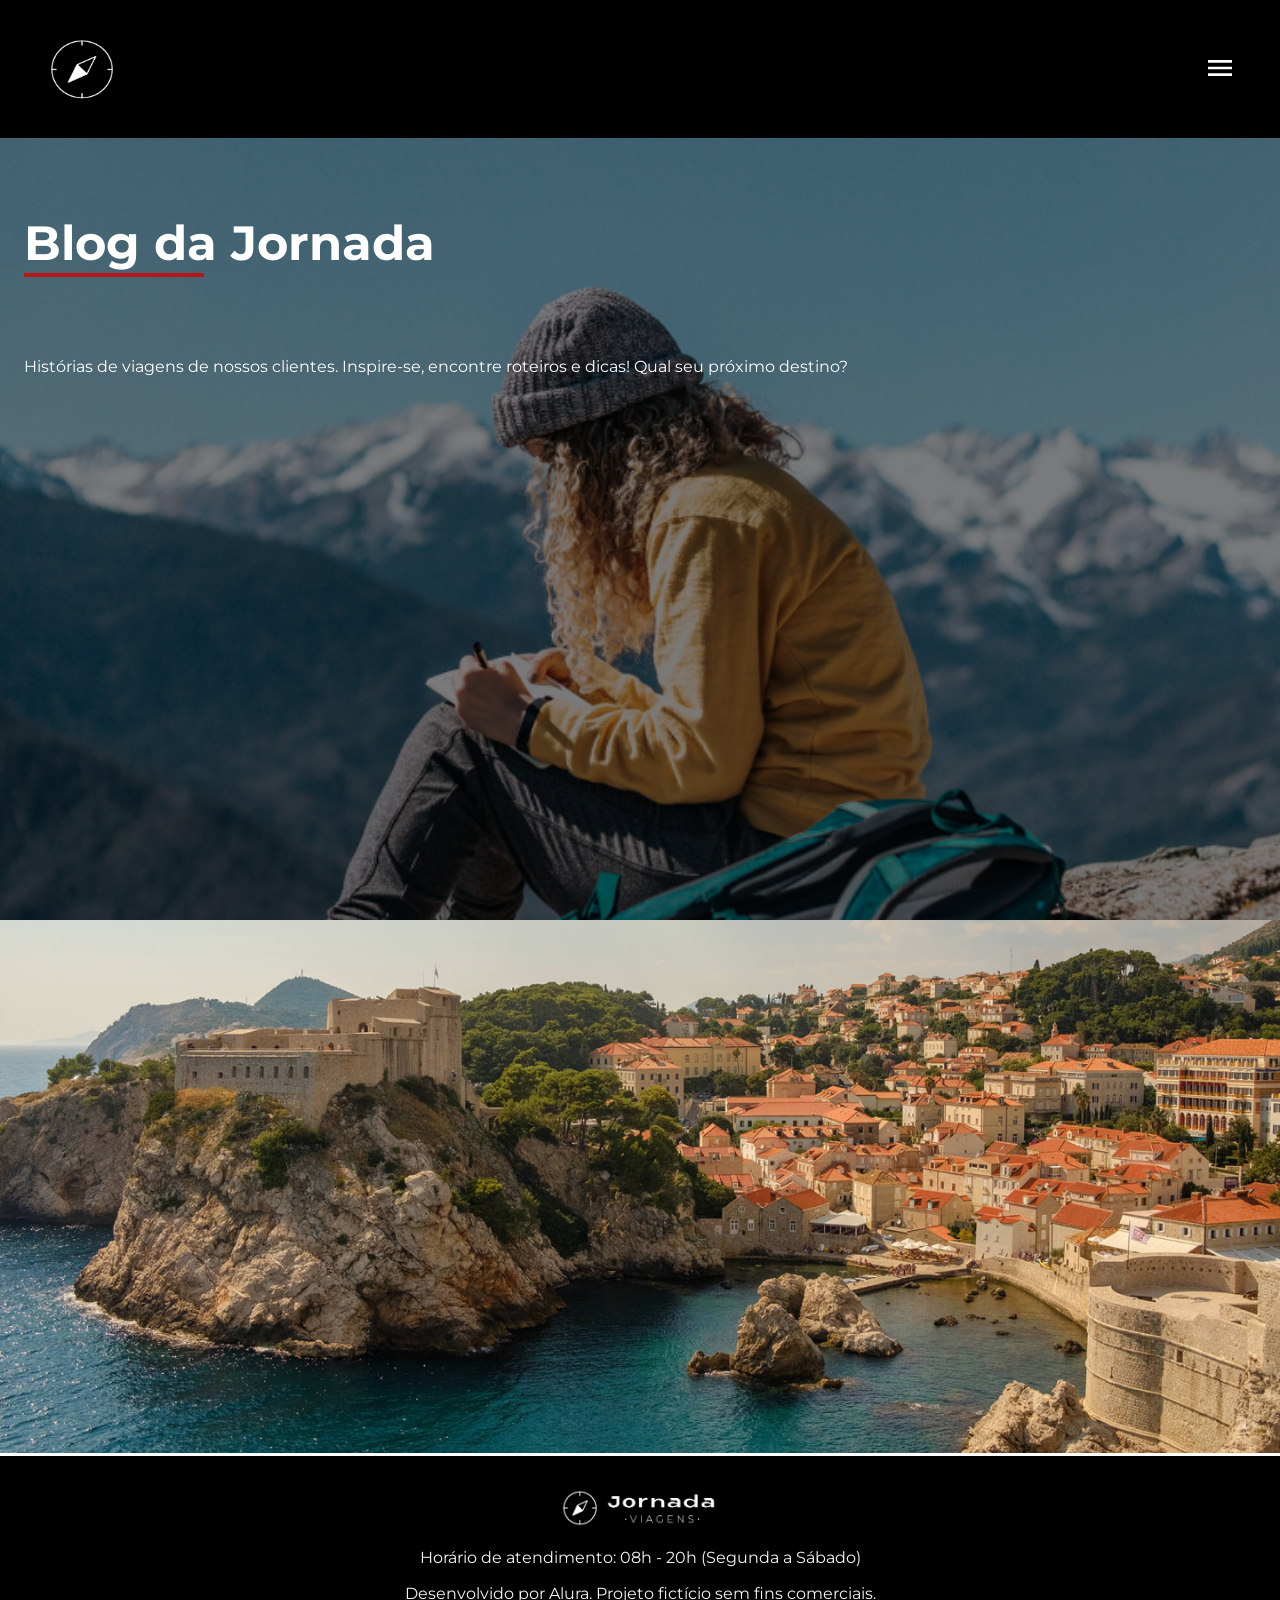
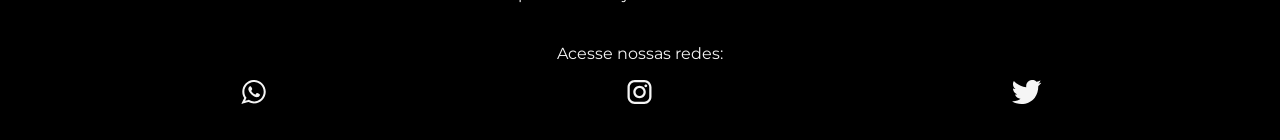
==== pages/blog.html @ e2fea062 "creation of the basic content and style of blog page" ====
<!DOCTYPE html>
<html lang="pt-br">
    <head>
        <meta charset="UTF-8">
        <meta name="viewport" content="width=device-width, initial-scale= 1.0">
        <link rel="stylesheet" href="../styles/styles.css">
        <link rel="stylesheet" href="../styles/header.css">
        <link rel="stylesheet" href="../styles/blog/blogBanner.css">
        <link rel="stylesheet" href="../styles/footer.css">
        <title>Jornada viagem: Blog</title>
    </head>
    <body>
        <header class="header">
            <picture class="header__logo">
                <source media="(min-width: 1440px)" srcset="../img/Header_rodapes/Logo-branco.png">
                <img src="../img/Header_rodapes/Símbolo_white.png" alt="Logo da jornada viagem">
            </picture>
            <a class="header__menu" href="#">
                <img class="menu__icosn" src="../img/Header_rodapes/menu.svg" alt="Icone de menu hamburguer">
            </a>
            <div class="header__desktopMenu">
                <a href="#" class="desktop__link">Blog</a>
                <a href="#" class="desktop__link">Pacotes de viagem</a>
                <a href="#" class="desktop__link">Contato</a>
            </div>
        </header>

        <main class="content">
            <section class="content__blogBanner">
                <h1 class="sectionTitle sectionTitle--blog">Blog da Jornada</h1>
                <p>Histórias de viagens de nossos clientes. Inspire-se, encontre roteiros e dicas! Qual seu próximo destino?</p>
            </section>

            <article class="destinationResumeCard">

            </article>
        </main>


        <footer class="footer">
            <picture>
                <source media="(min-width:768px)" srcset="../img/Desktop/Homepage/Imagem_pre_rodape.png">
                <source media="(min-width:768px)" srcset="../img/Tablet/Homepage/Imagem_pre_rodape.png">
                <img class="footer__banner" src="../img/Mobile/Homepage/Imagem_pre_rodape.png" alt="uma cidade costeira muito bonita">
            </picture>
            <div class="footer__informations">
                <div class="footer__informations__about">
                    <img class="footer__logo" src="../img/Header_rodapes/Logo-branco-com-tagline.png" alt="logo jornada viagens">
                    <p class="footer__text">Horário de atendimento: 08h - 20h (Segunda a Sábado)</p>
                    <p class="footer__text footer__text--biggerBottomMargin">Desenvolvido por Alura. Projeto fictício sem fins comerciais.</p>
                </div>
                <div class="footer__informations__social">
                    <p class="footer__text">Acesse nossas redes:</p>
                    <img class="footer__mediasIcon" src="../img/Header_rodapes/Whatsapp.svg" alt="logo do whatsApp">
                    <img class="footer__mediasIcon" src="../img/Header_rodapes/Instragam.svg" alt="logo do instagram">
                    <img class="footer__mediasIcon" src="../img/Header_rodapes/Twiter.svg" alt="logo do X(twitter)">
                </div>
            </div>
        </footer>
    </body>
</html>
---- styles/styles.css ----
@import url('https://fonts.googleapis.com/css2?family=Montserrat:ital,wght@0,100..900;1,100..900&display=swap');

html, body, div, span, applet, object, iframe,
h1, h2, h3, h4, h5, h6, p, blockquote, pre,
a, abbr, acronym, address, big, cite, code,
del, dfn, em, img, ins, kbd, q, s, samp,
small, strike, strong, sub, sup, tt, var,
b, u, i, center,
dl, dt, dd, ol, ul, li,
fieldset, form, label, legend,
table, caption, tbody, tfoot, thead, tr, th, td,
article, aside, canvas, details, embed, 
figure, figcaption, footer, header, hgroup, 
menu, nav, output, ruby, section, summary,
time, mark, audio, video {
	margin: 0;
	padding: 0;
	border: 0;
	font-size: 100%;
	font: inherit;
	vertical-align: baseline;
}
/* HTML5 display-role reset for older browsers */
article, aside, details, figcaption, figure, 
footer, header, hgroup, menu, nav, section {
	display: block;
}
body {
	line-height: 1;
}
ol, ul {
	list-style: none;
}
blockquote, q {
	quotes: none;
}
blockquote:before, blockquote:after,
q:before, q:after {
	content: '';
	content: none;
}
table {
	border-collapse: collapse;
	border-spacing: 0;
}

:root {
    --darkRed: #8F0101;
    --red: #B81515;
    --black: #000000;
    --darkGray: #222222;
    --gray: #8C8C8C;
    --lightGray: #D9D9D9;
    --grayishWhite: #F5F5F5;
    --white: #FFFFFF;

    --font: "Montserrat", sans-serif;
     
    --font-size-h1: 3rem;
    --font-size-h2: 2.5rem;
    --font-size-h3: 2rem;
    --font-size-h4: 1.75rem;
    --font-size-body1: 1rem;
    --font-size-body2: 1.25rem;
    --font-size-body3: 1.5rem;
    --font-size-body4: 2rem;
    --font-subtitle:  0.875rem;
}

body {
    font-family: var(--font);
}
---- styles/header.css ----
.header {
    display: flex;
    background-color: var(--black);
    flex-direction: row;
    justify-content: space-between;
    align-items: center;
    padding: 37px 48px;
}

.header__logo {
    width: 68px;
    height: 64px;
}

.header__logo img {
    width: 100%;
    height: 100%;
}

.header__desktopMenu {
    display: none;
}

@media screen and (min-width: 1400px) {
    .header {
        padding: 37px 120px;
    }
    .header__desktopMenu {
        display: flex;
        gap: 40px;
    }

    .desktop__link {
        text-decoration: none;
        font-size: var(--font-size-body3);
        color: var(--white);
    }

    .header__logo {
        width: auto;
        height: auto;
    }

    .header__menu {
        display: none;
    }
}
---- styles/blog/blogBanner.css ----
@import "../components/sectionTitle.css";

.content__blogBanner {
    display: flex;
    flex-direction: column;
    background-image: url("../../img/Mobile/Blogpost/Bannerblogpost.png");
    background-position: center;
    background-size: cover;
    object-fit: contain;
    height: 390px;
    padding: 81px 24px;
    gap: 32px;
}

.sectionTitle--blog {
    color: var(--white);
    text-align: left;
    font-size: var(--font-size-h1);
}

.sectionTitle--blog::after {
    left: 90px;
}

.content__blogBanner p {
    color: var(--white);
    font-size: var(--font-size-body1);
    line-height: 32px;
    text-align: left;
}

@media screen and (min-width: 768px) {
    .content__blogBanner {
        background-image: url("../../img/Tablet/Blogpost/BannerBlog.png");
        height: 620px;
    }
}

@media screen and (min-width: 1440px) {
    .content__blogBanner {
        background-image: url("../../img/Desktop/Blogpost/BannerBlog.png");
    }
}
---- styles/footer.css ----
.footer {
    display: flex;
    flex-direction: column;
    text-align: center;
}

.footer__banner {
    width: 100vw;
    align-items: center;
}

.footer__informations {
    display: flex;
    flex-direction: column;
    background-color: var(--black);
    padding: 32px 24px;
}

.footer__informations__about {
    display: flex;
    flex-direction: column;
    align-items: center;
}

.footer__informations__social {
    display: grid;
    grid-template-columns: repeat(3, auto);
}

.footer__text {
    grid-column: span 3;
}

.footer__mediasIcon {
    justify-self: center;
}

.footer__logo {
    width: 162px;
    margin-bottom: 16px;
}

.footer__text {
    color: var(--grayishWhite);
    font-size: var(--font-size-body1);
    line-height: 28px;
    margin-bottom: 8px;
}

.footer__text--biggerBottomMargin {
    margin-bottom: 32px;
}

@media screen and (min-width: 768px) {
    .footer__informations {
        padding: 32px 60px;
    }
}

@media screen and (min-width: 1440px) {
    .footer {
        text-align: left;
    }

    .footer__informations {
        flex-direction: row;
        justify-content: space-between;
        padding: 52px 120px;
    }

    .footer__informations__about {
        align-items: flex-start;
    }
}
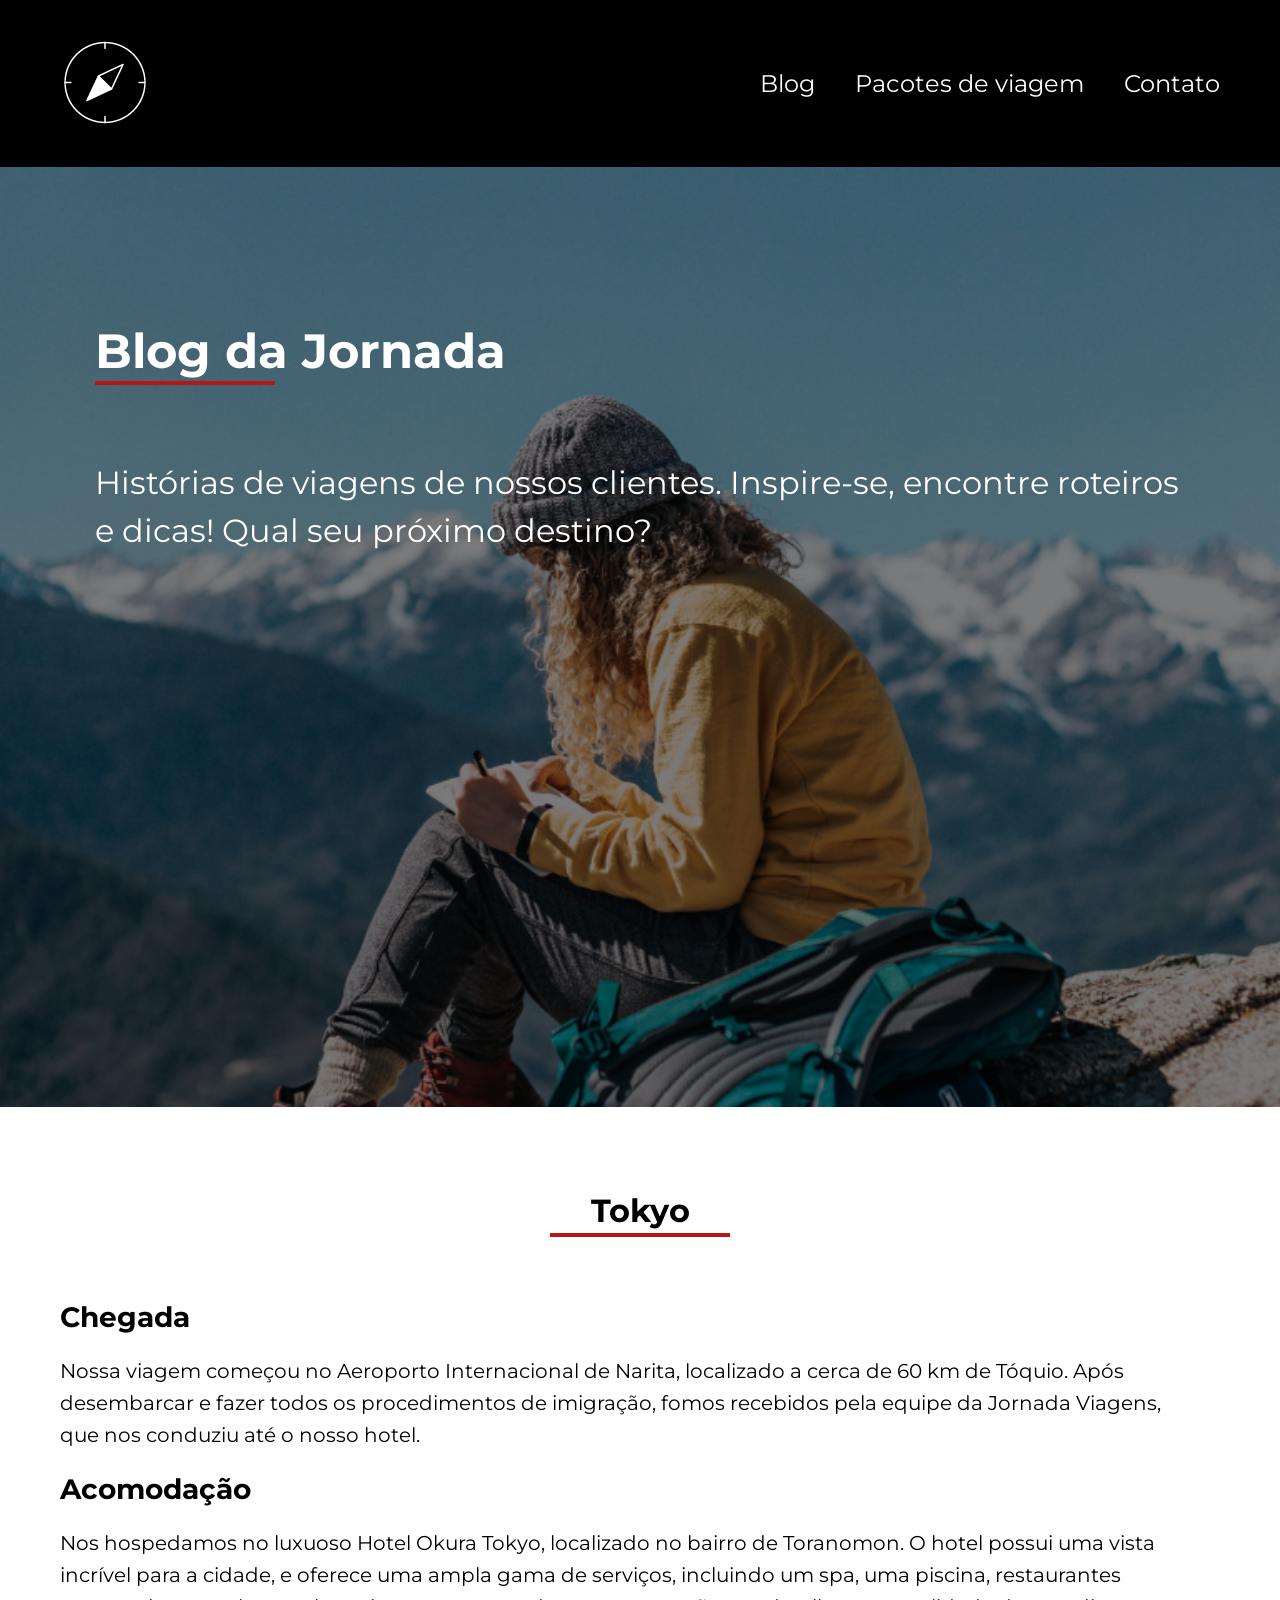
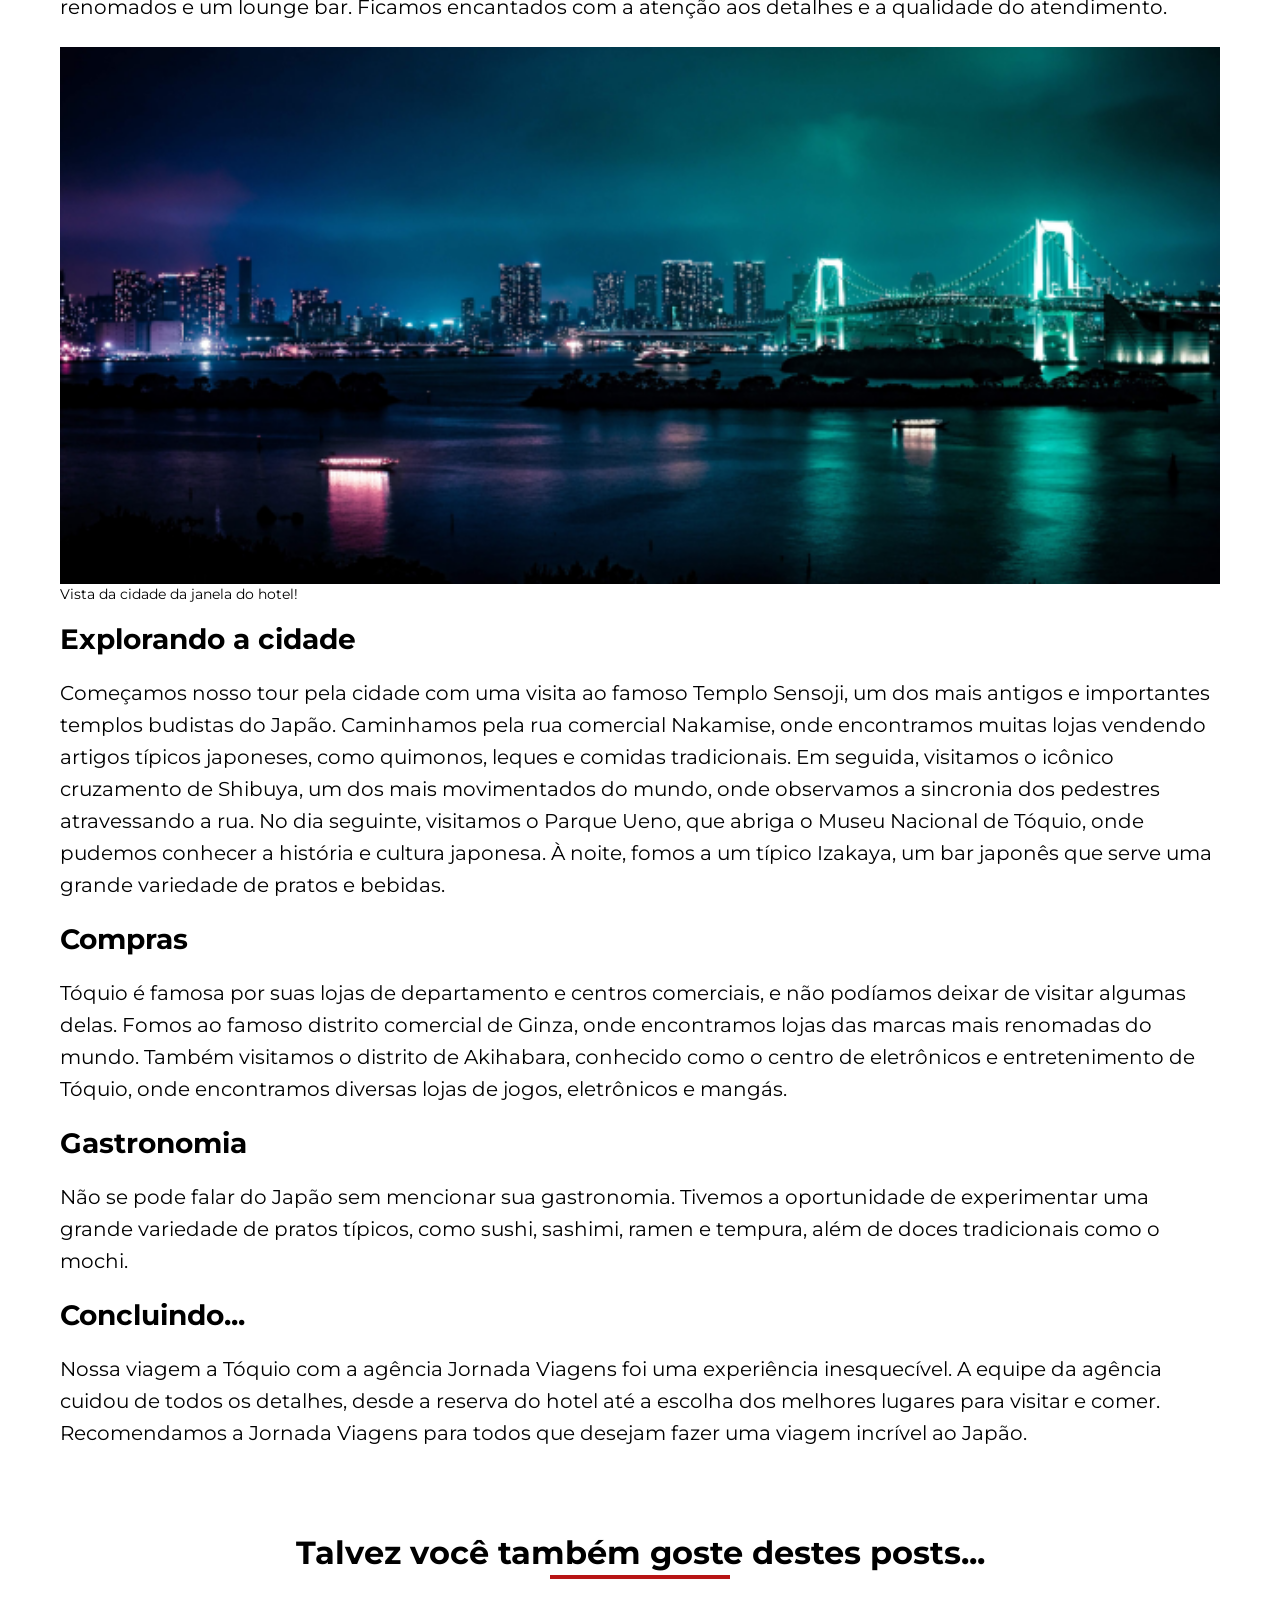
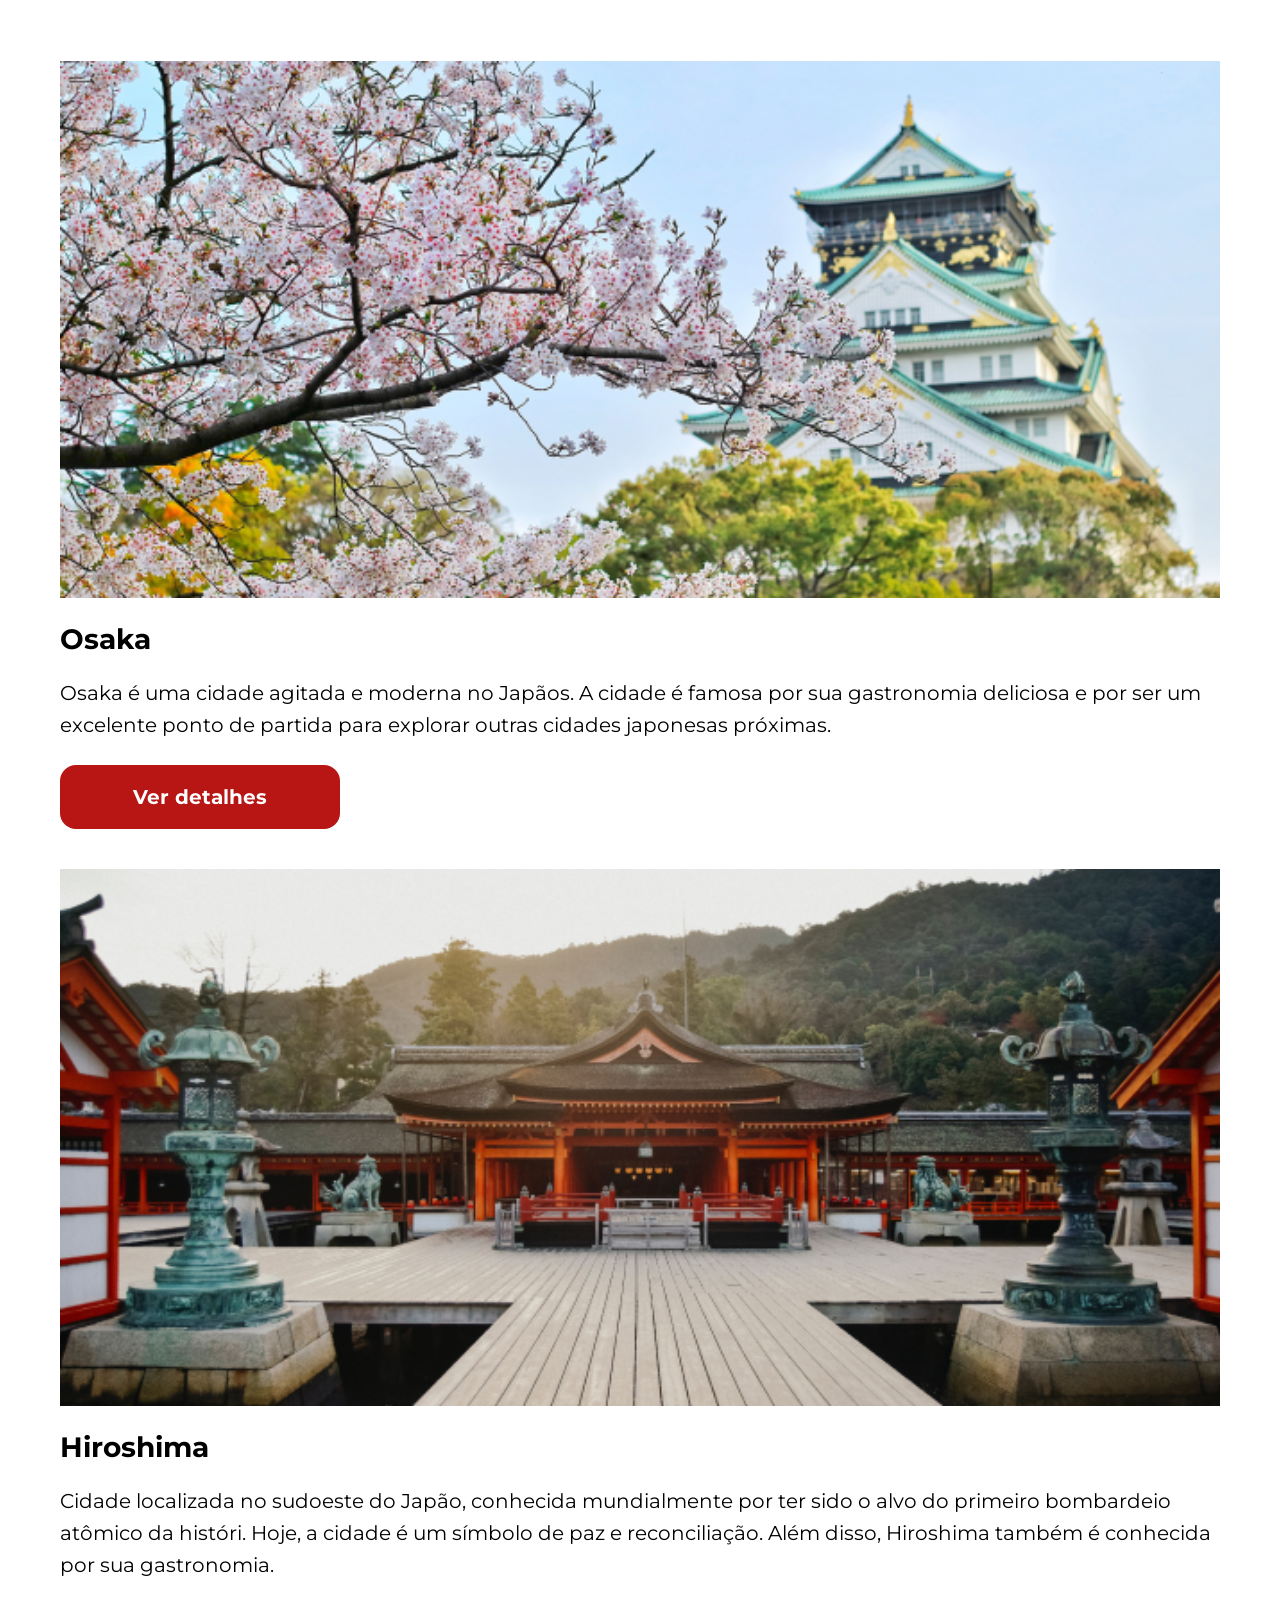
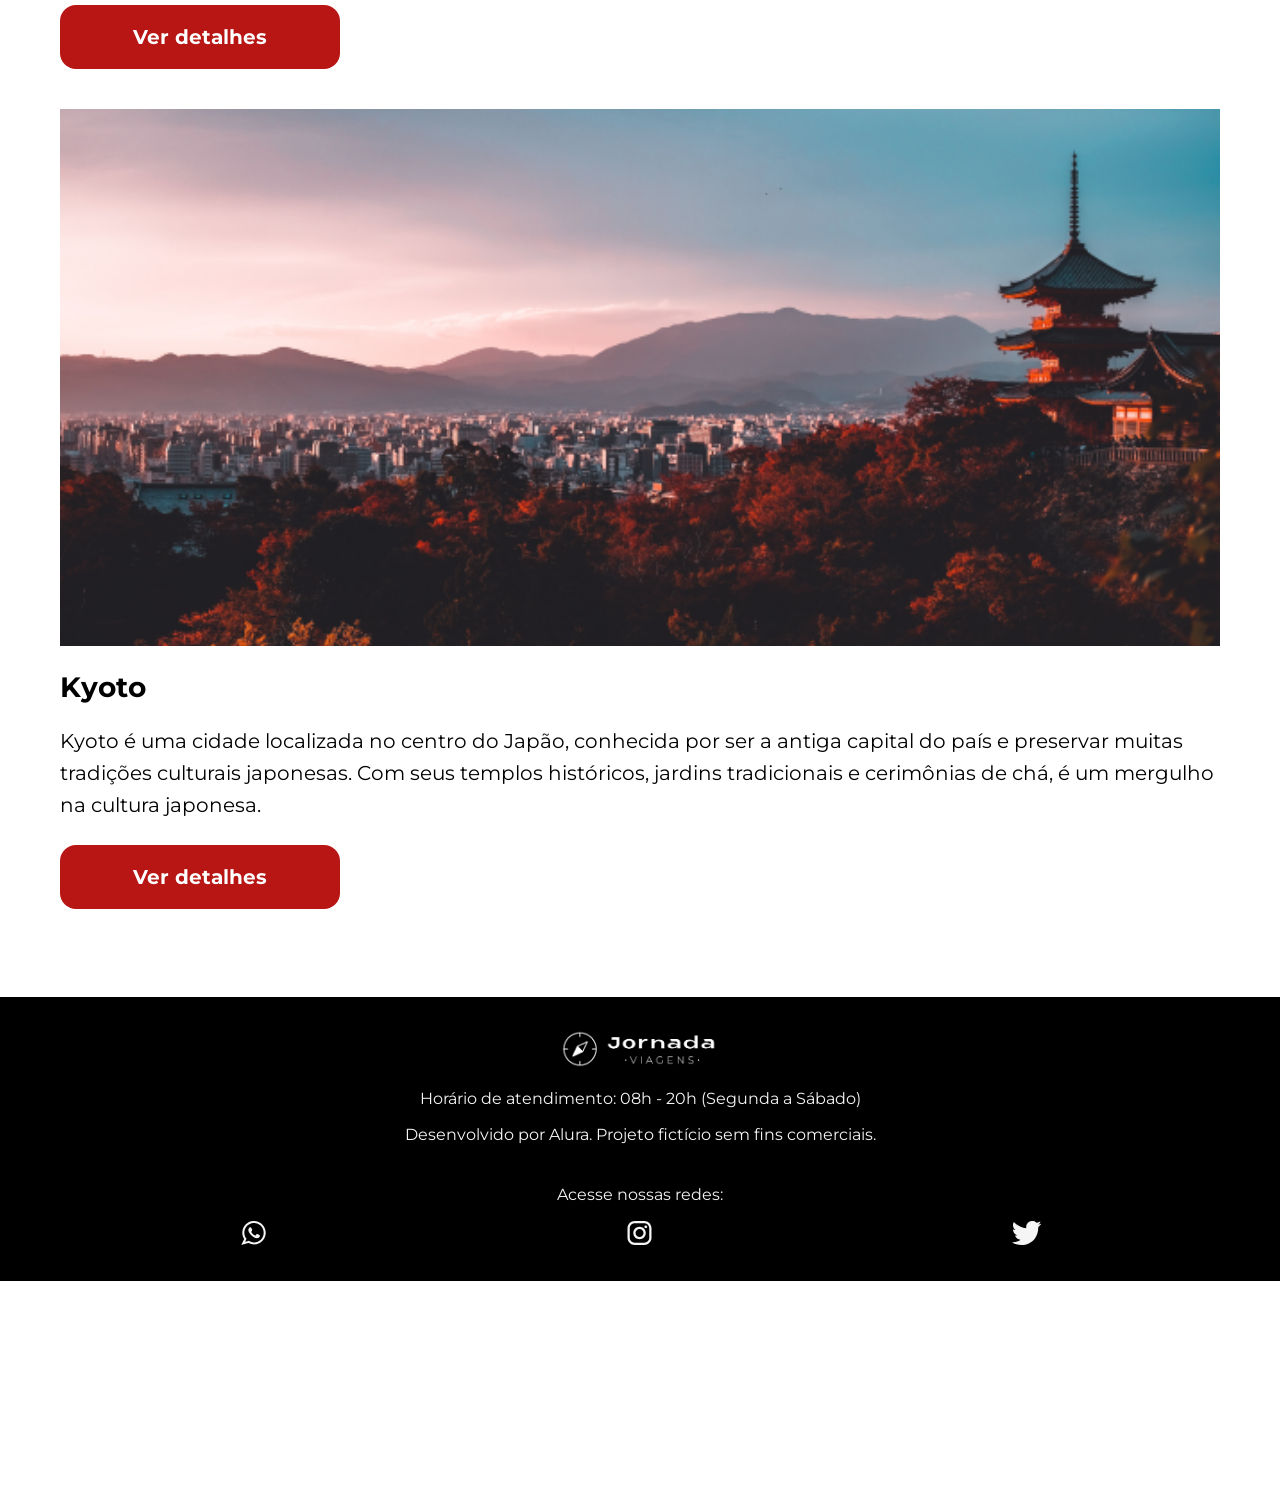
==== commit d778300c: "Mobile, Tablet and Desktop blog page layout finished" ====
--- a/pages/blog.html
+++ b/pages/blog.html
@@ -5,7 +5,10 @@
         <meta name="viewport" content="width=device-width, initial-scale= 1.0">
         <link rel="stylesheet" href="../styles/styles.css">
         <link rel="stylesheet" href="../styles/header.css">
+        <link rel="stylesheet" href="../styles/blog/main.css">
         <link rel="stylesheet" href="../styles/blog/blogBanner.css">
+        <link rel="stylesheet" href="../styles/blog/destiny.css">
+        <link rel="stylesheet" href="../styles/blog/moreDestiny.css">
         <link rel="stylesheet" href="../styles/footer.css">
         <title>Jornada viagem: Blog</title>
     </head>
@@ -25,24 +28,87 @@
             </div>
         </header>
 
+        <section class="content__blogBanner">
+            <h1 class="sectionTitle sectionTitle--blog">Blog da Jornada</h1>
+            <p>Histórias de viagens de nossos clientes. Inspire-se, encontre roteiros e dicas! Qual seu próximo destino?</p>
+        </section>
+        
         <main class="content">
-            <section class="content__blogBanner">
-                <h1 class="sectionTitle sectionTitle--blog">Blog da Jornada</h1>
-                <p>Histórias de viagens de nossos clientes. Inspire-se, encontre roteiros e dicas! Qual seu próximo destino?</p>
+
+            <article class="content__destiny destinationResumeCard">
+                <h3 class="sectionTitle">Tokyo</h3>
+                <div>
+                    <h4 class="content__title content__title--grid">Chegada</h4>
+                    <p class="content__text content__text--grid">Nossa viagem começou no Aeroporto Internacional de Narita, localizado a cerca de 60 km de Tóquio. Após desembarcar e fazer todos os procedimentos de imigração, fomos recebidos pela equipe da Jornada Viagens, que nos conduziu até o nosso hotel.</p>
+
+                    <picture class="content__asideImage">
+                        <source media="(min-width: 1440px)" srcset="../img/Desktop/Blogpost/Tokyo1.png">
+                        <source media="(min-width: 768px)" srcset="../img/Tablet/Blogpost/Tokyo1.png">
+                        <img class="content__image" src="../img/Mobile/Blogpost/Tokyo1.png" alt="">
+                    </picture>
+                </div>
+                <h4 class="content__title">Acomodação</h4>
+                <p class="content__text">Nos hospedamos no luxuoso Hotel Okura Tokyo, localizado no bairro de Toranomon. O hotel possui uma vista incrível para a cidade, e oferece uma ampla gama de serviços, incluindo um spa, uma piscina, restaurantes renomados e um lounge bar. Ficamos encantados com a atenção aos detalhes e a qualidade do atendimento.</p>
+                <figure> 
+                    <picture>
+                        <source media="(min-width: 1440px)" srcset="../img/Desktop/Blogpost/Tokyo2.png">
+                        <source media="(min-width: 768px)" srcset="../img/Tablet/Blogpost/Tokyo2.png">
+                        <img class="content__image" src="../img/Mobile/Blogpost/Tokyo2.png" alt="">
+                    </picture>
+                    <figcaption class="content__tokyoFigcaption">Vista da cidade da janela do hotel!</figcaption>
+                </figure>
+                <h4 class="content__title">Explorando a cidade</h4>
+                <p class="content__text">Começamos nosso tour pela cidade com uma visita ao famoso Templo Sensoji, um dos mais antigos e importantes templos budistas do Japão. Caminhamos pela rua comercial Nakamise, onde encontramos muitas lojas vendendo artigos típicos japoneses, como quimonos, leques e comidas tradicionais.
+                Em seguida, visitamos o icônico cruzamento de Shibuya, um dos mais movimentados do mundo, onde observamos a sincronia dos pedestres atravessando a rua.
+                No dia seguinte, visitamos o Parque Ueno, que abriga o Museu Nacional de Tóquio, onde pudemos conhecer a história e cultura japonesa. À noite, fomos a um típico Izakaya, um bar japonês que serve uma grande variedade de pratos e bebidas.</p>
+                <h4 class="content__title">Compras</h4>
+                <p class="content__text">Tóquio é famosa por suas lojas de departamento e centros comerciais, e não podíamos deixar de visitar algumas delas. Fomos ao famoso distrito comercial de Ginza, onde encontramos lojas das marcas mais renomadas do mundo.
+                Também visitamos o distrito de Akihabara, conhecido como o centro de eletrônicos e entretenimento de Tóquio, onde encontramos diversas lojas de jogos, eletrônicos e mangás.</p>
+                <h4 class="content__title">Gastronomia</h4>
+                <p class="content__text">Não se pode falar do Japão sem mencionar sua gastronomia. Tivemos a oportunidade de experimentar uma grande variedade de pratos típicos, como sushi, sashimi, ramen e tempura, além de doces tradicionais como o mochi.</p>
+                <h4 class="content__title">Concluindo...</h4>
+                <p class="content__text">Nossa viagem a Tóquio com a agência Jornada Viagens foi uma experiência inesquecível. A equipe da agência cuidou de todos os detalhes, desde a reserva do hotel até a escolha dos melhores lugares para visitar e comer. Recomendamos a Jornada Viagens para todos que desejam fazer uma viagem incrível ao Japão.</p>
+            </article>
+
+            <section class="content__moreDestiny">
+                <h3 class="sectionTitle">Talvez você também goste destes posts...</h3>
+                <article class="destinationResumeCard destinationResumeCard--heightModifier">
+                    <picture class="destinationResumeCard__banner">
+                        <source media="(min-width: 1440px)" srcset="../img/Desktop/Blogpost/Osaka.png">
+                        <source media="(min-width: 768px)" srcset="../img/Tablet/Blogpost/Osaka.png">
+                        <img class="content__image" src="../img/Mobile/Blogpost/Osaka.png" alt="imagem de uma arvore sakura e um castelo ao fundo">
+                    </picture>
+                    <h4 class="destinationResumeCard__cityName">Osaka</h4>
+                    <p class="destinationResumeCard__cityResume">Osaka é uma cidade agitada e moderna no Japãos. A cidade é famosa por sua gastronomia deliciosa e por ser um excelente ponto de partida para explorar outras cidades japonesas próximas.</p>
+                    <a href="#" class="seeDetailsButton">Ver detalhes</a>
+                </article>
+
+                <article class="destinationResumeCard destinationResumeCard--heightModifier">
+                    <picture class="destinationResumeCard__banner">
+                        <source media="(min-width: 1440px)" srcset="../img/Desktop/Blogpost/Hiroshima.png">
+                        <source media="(min-width: 768px)" srcset="../img/Tablet/Blogpost/Hiroshima.png">
+                        <img class="content__image" src="../img/Mobile/Blogpost/Hiroshima.png" alt="imagem de uma arvore sakura e um castelo ao fundo">
+                    </picture>
+                    <h4 class="destinationResumeCard__cityName">Hiroshima</h4>
+                    <p class="destinationResumeCard__cityResume">Cidade localizada no sudoeste do Japão, conhecida mundialmente por ter sido o alvo do primeiro bombardeio atômico da históri. Hoje, a cidade é um símbolo de paz e reconciliação. Além disso, Hiroshima também é conhecida por sua gastronomia.</p>
+                    <a href="#" class="seeDetailsButton">Ver detalhes</a>
+                </article>
+
+                <article class="destinationResumeCard destinationResumeCard--heightModifier">
+                    <picture class="destinationResumeCard__banner">
+                        <source media="(min-width: 1440px)" srcset="../img/Desktop/Blogpost/Kyoto.png">
+                        <source media="(min-width: 768px)" srcset="../img/Tablet/Blogpost/Kyoto.png">
+                        <img class="content__image" src="../img/Mobile/Blogpost/Kyoto.png" alt="imagem de uma arvore sakura e um castelo ao fundo">
+                    </picture>
+                    <h4 class="destinationResumeCard__cityName">Kyoto</h4>
+                    <p class="destinationResumeCard__cityResume">Kyoto é uma cidade localizada no centro do Japão, conhecida por ser a antiga capital do país e preservar muitas tradições culturais japonesas. Com seus templos históricos, jardins tradicionais e cerimônias de chá, é um mergulho na cultura japonesa.</p>
+                    <a href="#" class="seeDetailsButton">Ver detalhes</a>
+                </article>
             </section>
-
-            <article class="destinationResumeCard">
-
-            </article>
         </main>
 
 
         <footer class="footer">
-            <picture>
-                <source media="(min-width:768px)" srcset="../img/Desktop/Homepage/Imagem_pre_rodape.png">
-                <source media="(min-width:768px)" srcset="../img/Tablet/Homepage/Imagem_pre_rodape.png">
-                <img class="footer__banner" src="../img/Mobile/Homepage/Imagem_pre_rodape.png" alt="uma cidade costeira muito bonita">
-            </picture>
             <div class="footer__informations">
                 <div class="footer__informations__about">
                     <img class="footer__logo" src="../img/Header_rodapes/Logo-branco-com-tagline.png" alt="logo jornada viagens">
--- a/styles/header.css
+++ b/styles/header.css
@@ -21,9 +21,9 @@
     display: none;
 }
 
-@media screen and (min-width: 1400px) {
+@media screen and (min-width: 768px) {
     .header {
-        padding: 37px 120px;
+        padding: 37px 60px;
     }
     .header__desktopMenu {
         display: flex;
@@ -44,4 +44,10 @@
     .header__menu {
         display: none;
     }
+}
+
+@media screen and (min-width: 1440px) {
+    .header {
+        padding: 37px 120px;
+    }
 }
--- a/styles/blog/main.css
+++ b/styles/blog/main.css
@@ -0,0 +1,24 @@
+.content {
+    display: flex;
+    flex-direction: column;
+    justify-content: center;
+    gap: 88px;
+    margin: 88px 24px;
+}
+
+.content__title {
+    font-size: var(--font-size-h4);
+    font-weight: bold;
+    align-self: flex-start;
+}
+
+.content__text {
+    font-size: var(--font-size-body2);
+    line-height: 32px;
+}
+
+@media screen and (min-width: 768px) {
+    .content {
+        margin: 88px 60px;
+    }
+}
--- a/styles/blog/blogBanner.css
+++ b/styles/blog/blogBanner.css
@@ -12,13 +12,13 @@
     gap: 32px;
 }
 
-.sectionTitle--blog {
+.sectionTitle.sectionTitle--blog {
     color: var(--white);
     text-align: left;
     font-size: var(--font-size-h1);
 }
 
-.sectionTitle--blog::after {
+.sectionTitle.sectionTitle--blog::after {
     left: 90px;
 }
 
@@ -33,6 +33,12 @@
     .content__blogBanner {
         background-image: url("../../img/Tablet/Blogpost/BannerBlog.png");
         height: 620px;
+        padding: 160px 95px;
+    }
+
+    .content__blogBanner p {
+        font-size: var(--font-size-body4);
+        line-height: 150%;
     }
 }
 
@@ -40,4 +46,8 @@
     .content__blogBanner {
         background-image: url("../../img/Desktop/Blogpost/BannerBlog.png");
     }
+
+    .content__blogBanner p {
+        width: 580px;
+    }
 }
--- a/styles/blog/destiny.css
+++ b/styles/blog/destiny.css
@@ -0,0 +1,73 @@
+@import "../components/destinationResumeCard.css";
+@import "../components/sectionTitle.css";
+
+.content__destiny {
+    display: flex;
+    flex-direction: column;
+    gap: 24px;
+    justify-content: center;
+}
+
+.content__destiny > div {
+    display: flex;
+    flex-direction: column;
+    gap: 24px;
+    align-items: center;
+    width: 100%;
+}
+
+.content__asideImage,
+.content__asideImage .content__image{
+    width: 100%;
+}
+
+.content__destiny > figure,
+.content__destiny > figure img{
+    width: 100%;
+}
+
+.content__tokyoFigcaption {
+    font-size: var(--font-subtitle);
+}
+
+
+@media screen and (min-width: 768px) {
+    .content__destiny > div {
+        display: grid;
+        grid-template-columns: repeat(2, auto);
+        column-gap: 24px;
+    }
+
+    .content__asideImage {
+        grid-row-start: span 2;
+        grid-column-start: 2;
+        width: auto;
+    }
+
+    .content__asideImage .content__image {
+        width: auto;
+    }
+
+    .content__text--grid {
+        grid-column-start: 1;
+        grid-row-start: 2;
+    }
+}
+
+@media screen and (min-width: 1440px) {
+    .content__asideImage {
+        grid-row-start: span 2;
+        grid-column-start: 2;
+    }
+    
+    .content__title--grid {
+        grid-column-start: 1;
+        grid-row-start: 1;
+    }
+    .content__text--grid {
+        margin-top: 58px;
+        grid-column-start: 1;
+        grid-row-start: 1;
+    }
+
+}
--- a/styles/blog/moreDestiny.css
+++ b/styles/blog/moreDestiny.css
@@ -0,0 +1,28 @@
+@import "../components/destinationResumeCard.css";
+@import "../components/seeDetaisButton.css";
+
+.content__moreDestiny {
+    display: flex;
+    flex-direction: column;
+    gap: 40px;
+}
+
+.content__moreDestiny .seeDetailsButton {
+    align-self: flex-start;
+}
+
+@media screen and (min-width: 1440px) {
+    .content__moreDestiny {
+        display: grid;
+        grid-template-columns: repeat(3, auto);
+        column-gap: 24px;
+    }
+
+    .content__moreDestiny .sectionTitle {
+        grid-column: span 3;
+    }
+
+    .destinationResumeCard__banner {
+        width: 100%;
+    }
+}
--- a/styles/footer.css
+++ b/styles/footer.css
@@ -5,7 +5,7 @@
 }
 
 .footer__banner {
-    width: 100vw;
+    width: 100%;
     align-items: center;
 }
 
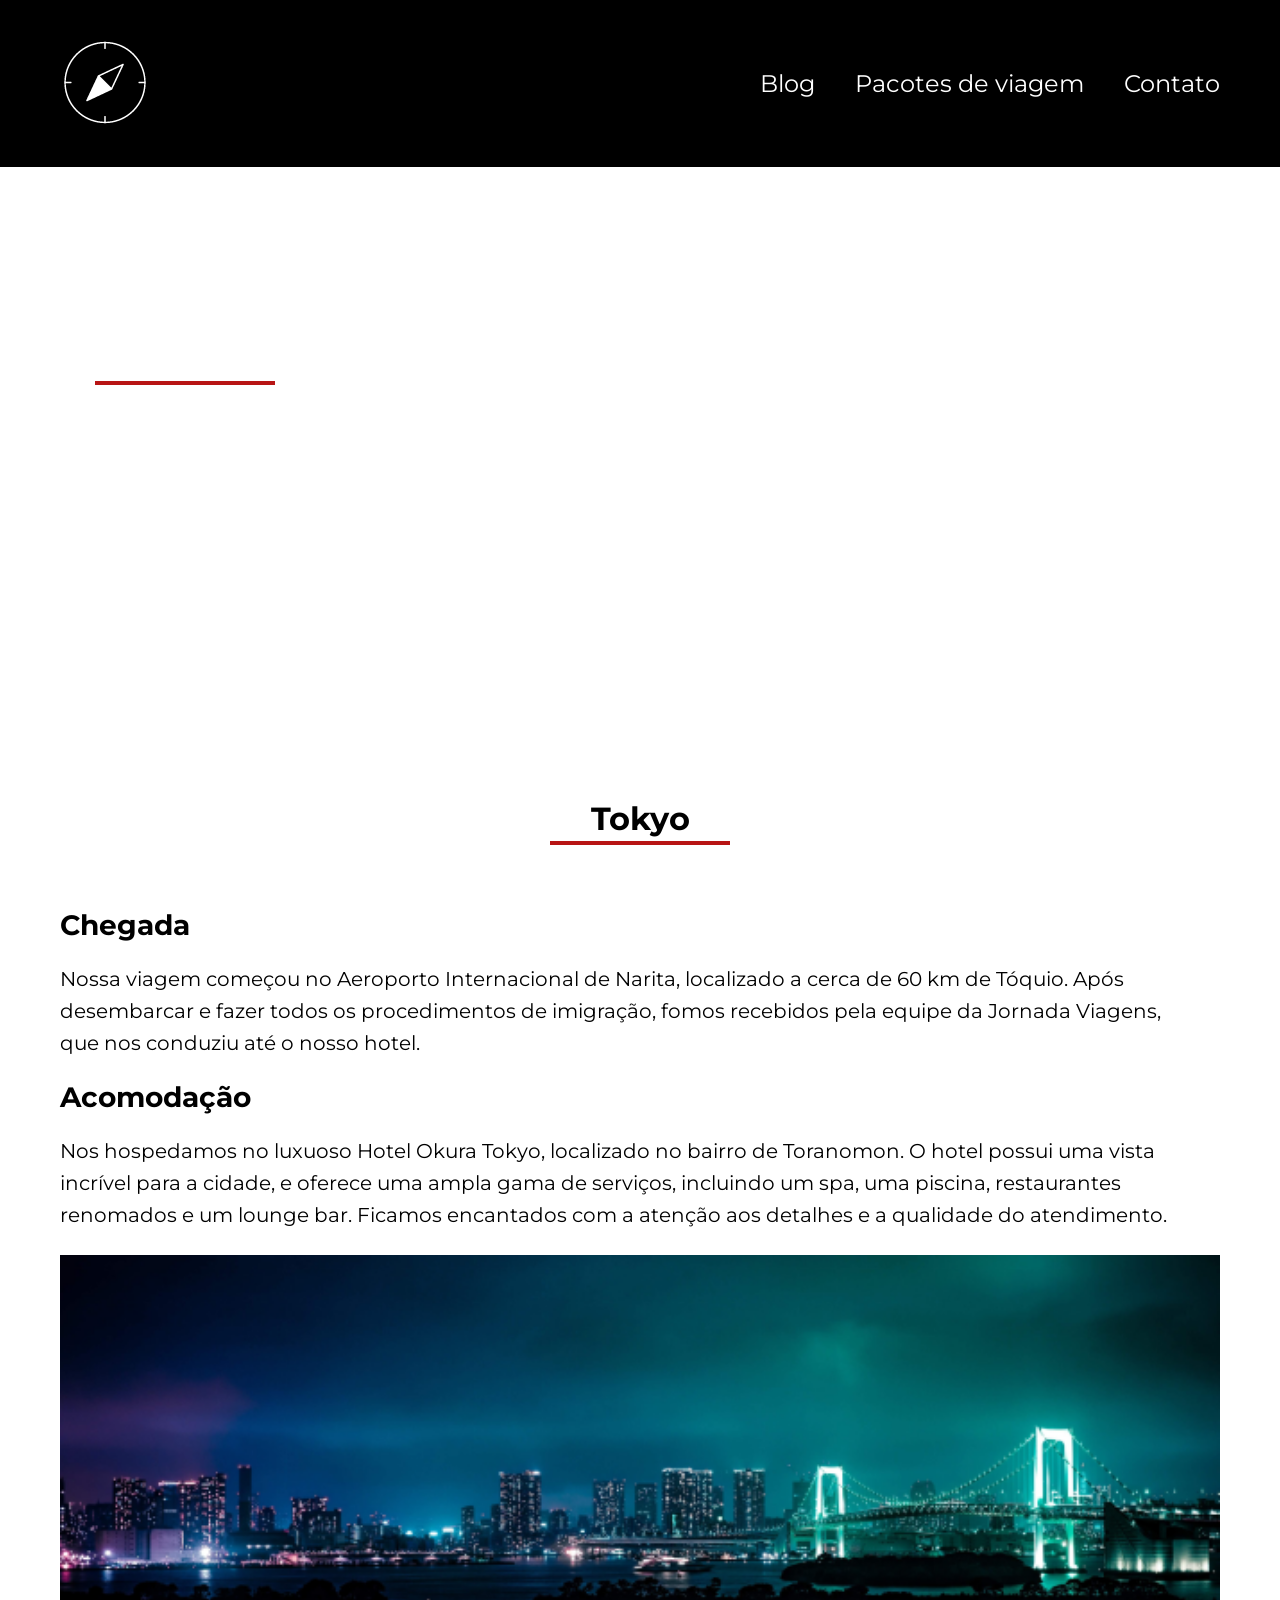
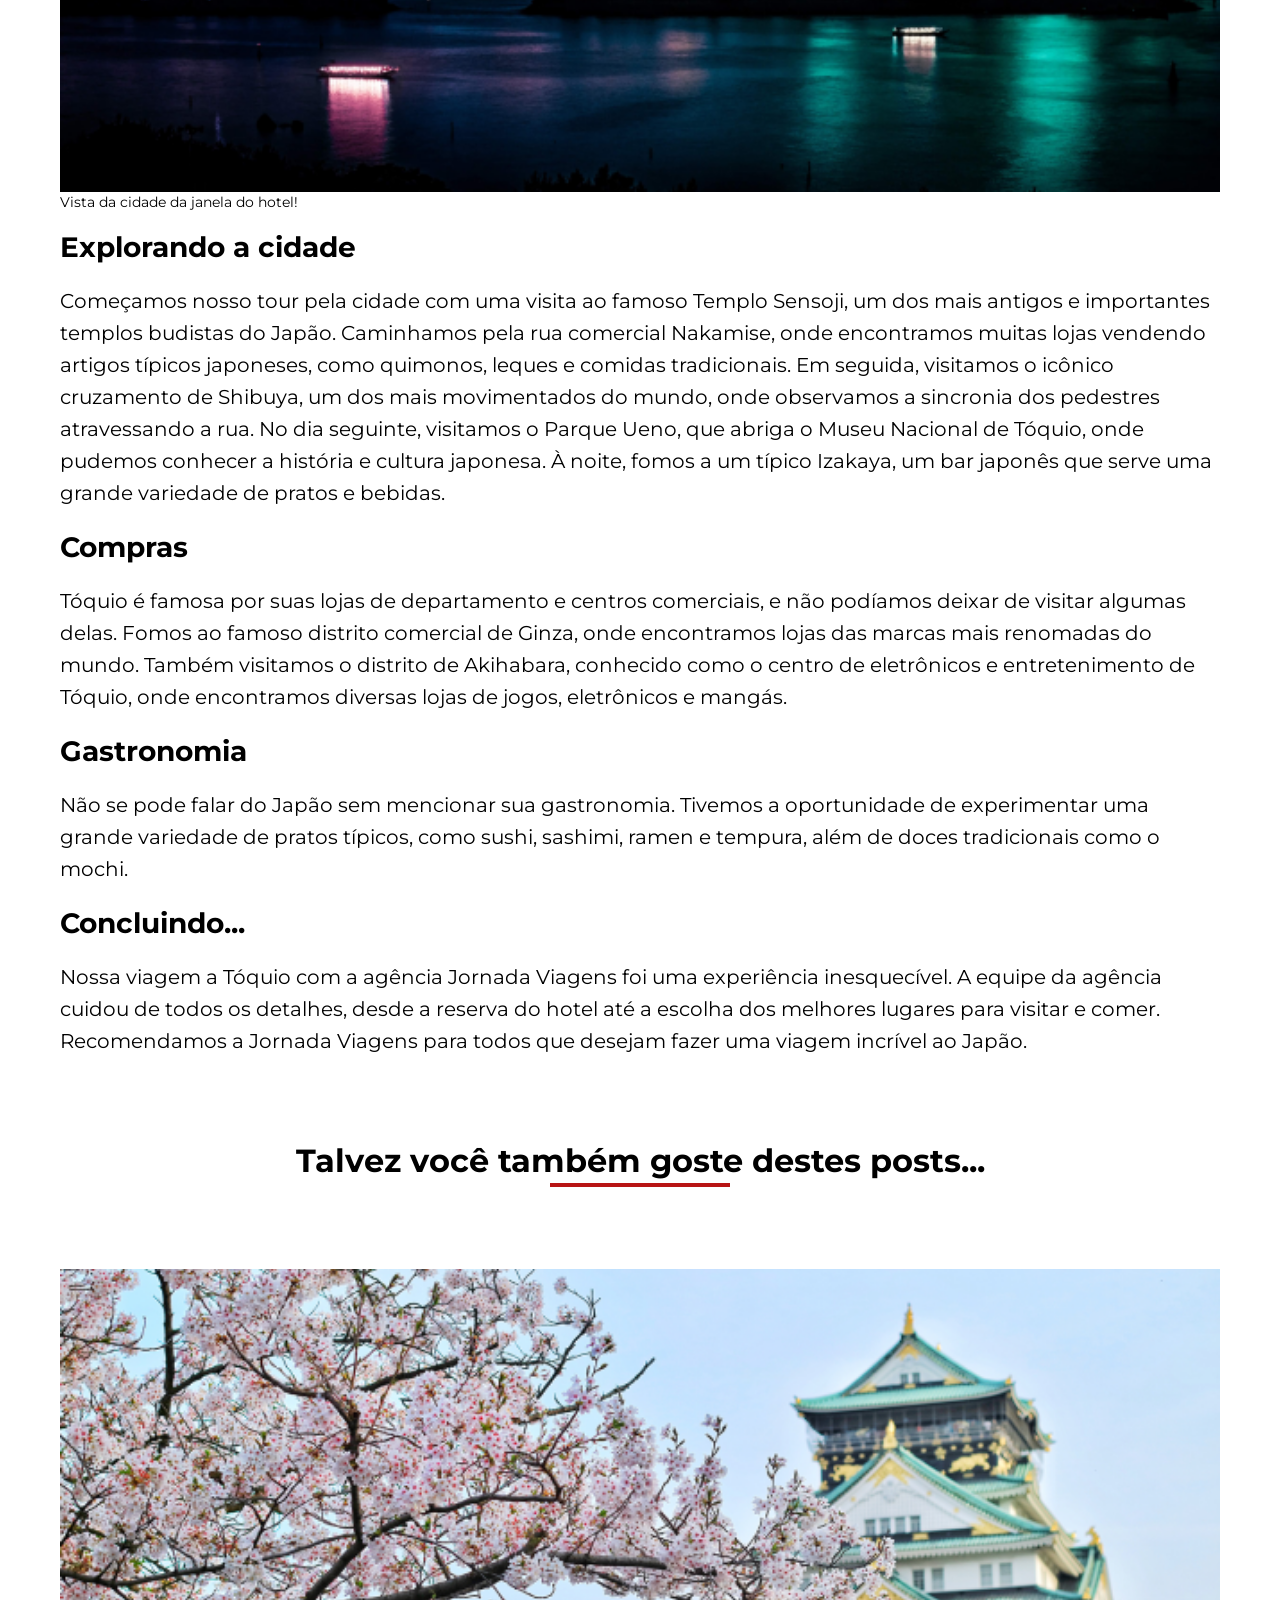
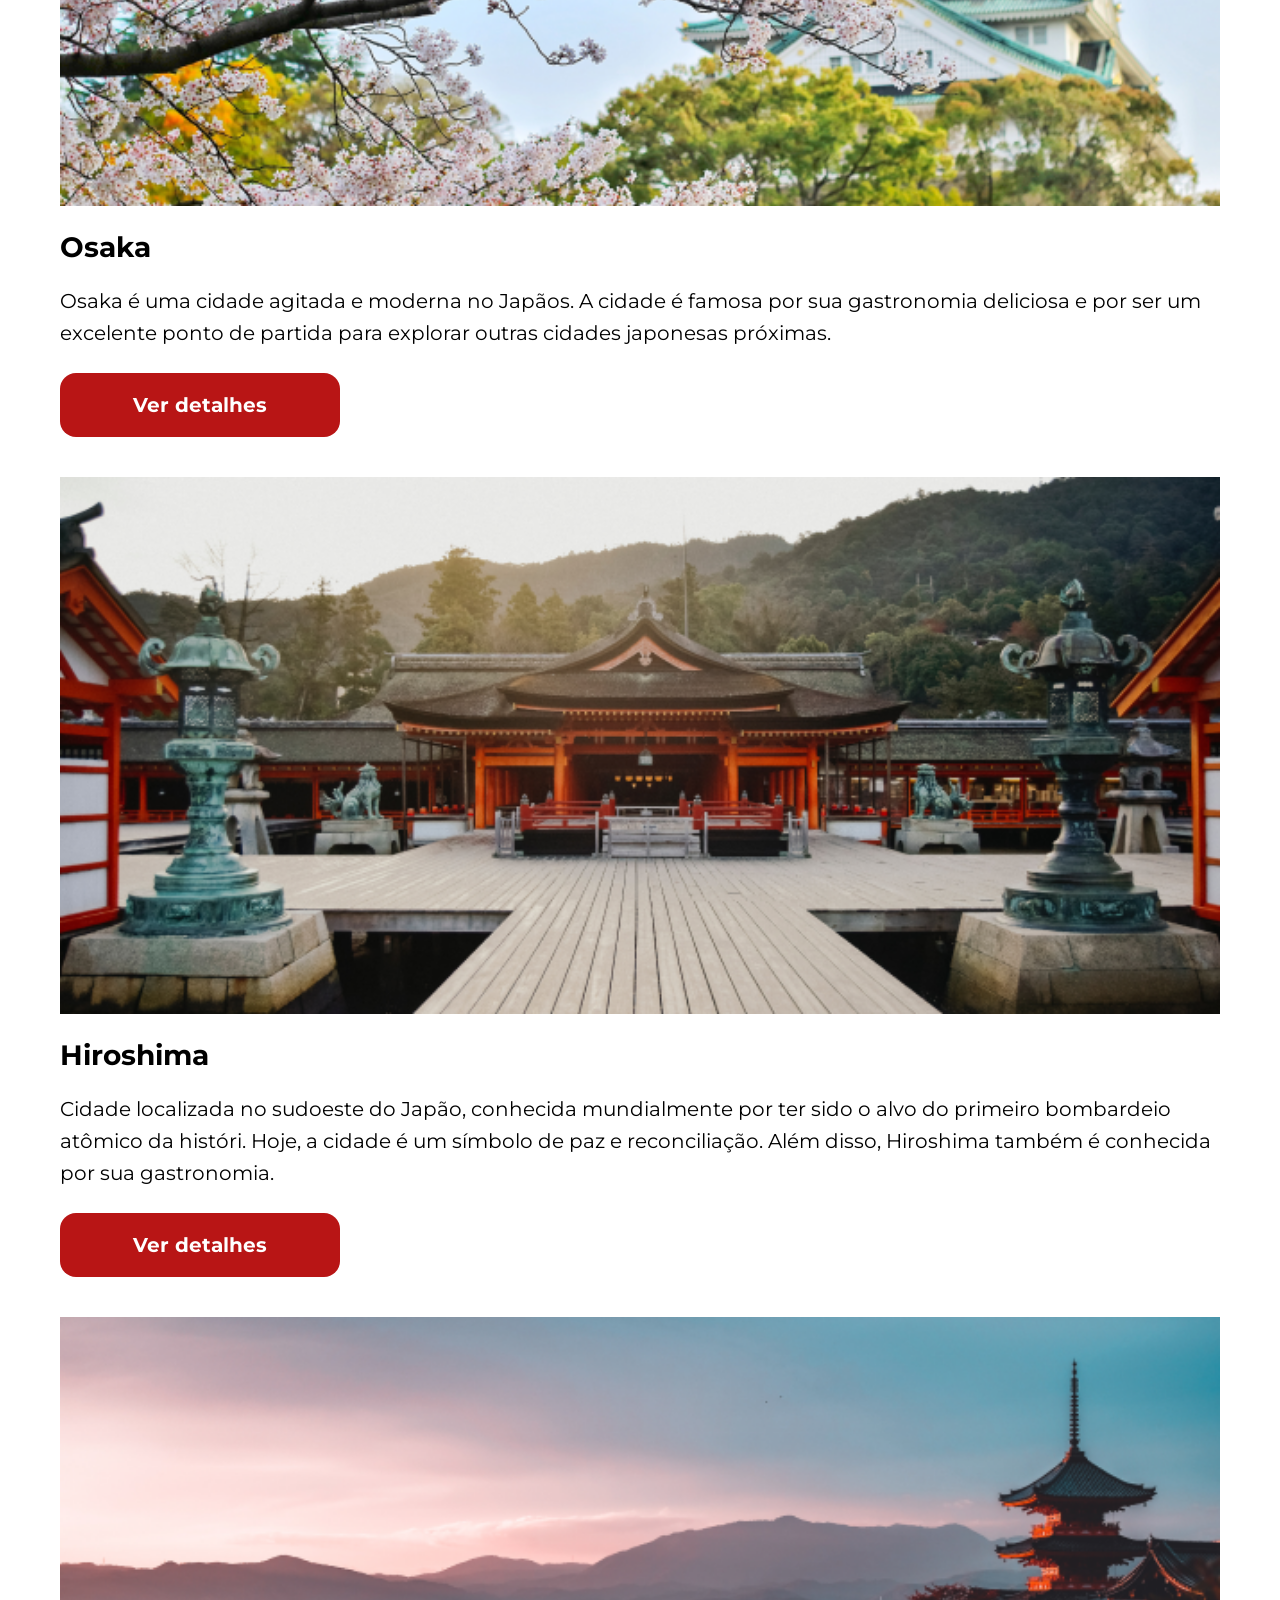
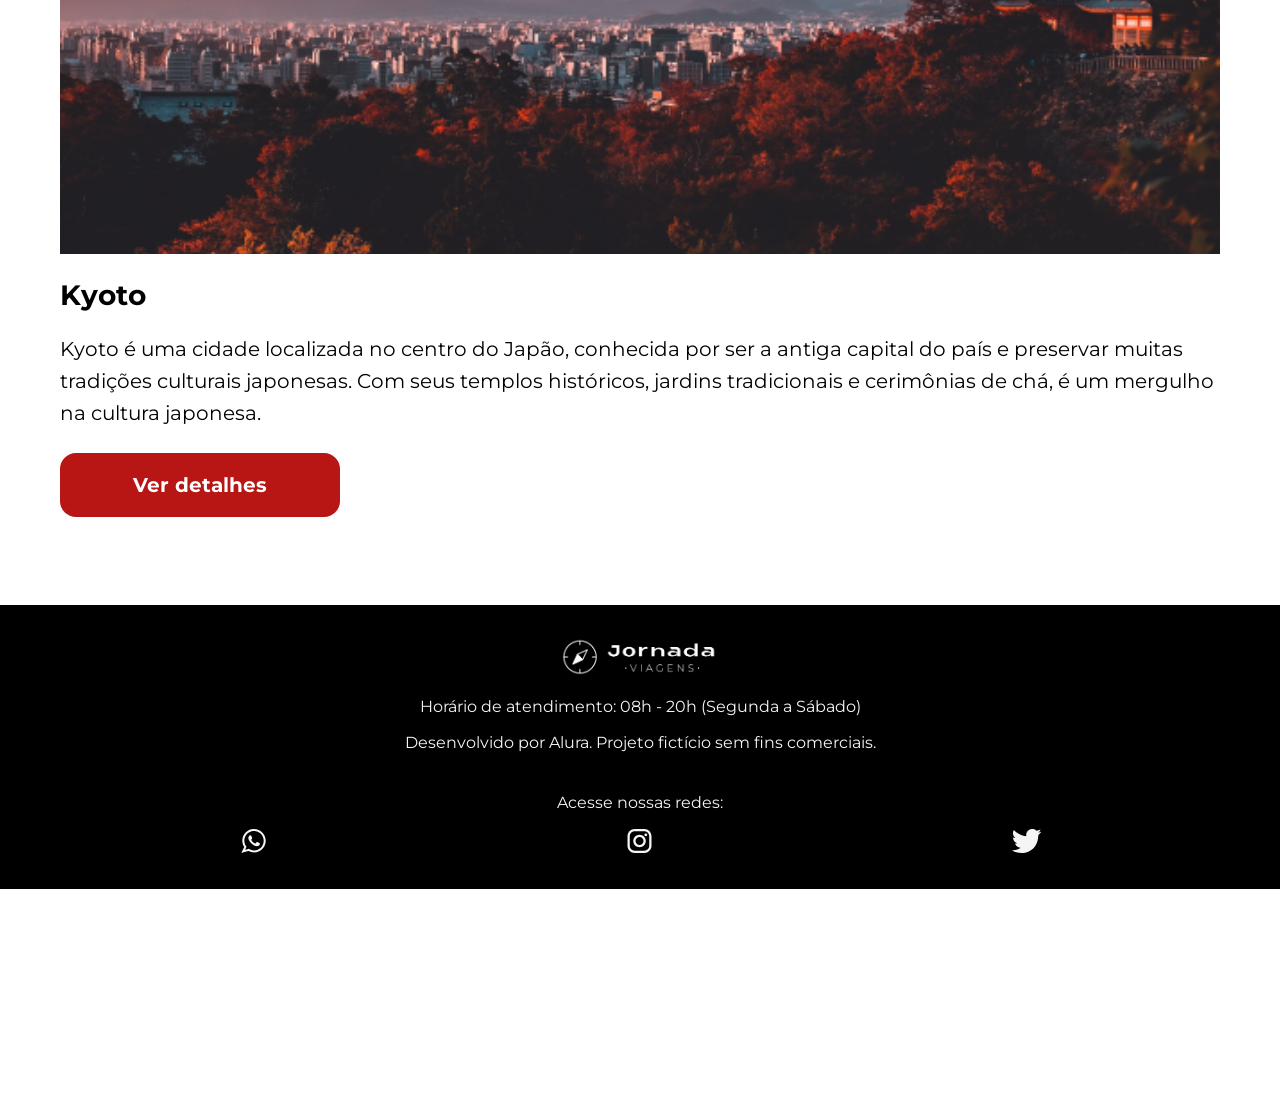
==== commit e3e3831f: "destiny page was created" ====
--- a/pages/blog.html
+++ b/pages/blog.html
@@ -28,8 +28,8 @@
             </div>
         </header>
 
-        <section class="content__blogBanner">
-            <h1 class="sectionTitle sectionTitle--blog">Blog da Jornada</h1>
+        <section class="content__banner content__banner--blogImage">
+            <h1 class="sectionTitle sectionTitle--banner">Blog da Jornada</h1>
             <p>Histórias de viagens de nossos clientes. Inspire-se, encontre roteiros e dicas! Qual seu próximo destino?</p>
         </section>
         
--- a/styles/blog/blogBanner.css
+++ b/styles/blog/blogBanner.css
@@ -1,53 +1,18 @@
-@import "../components/sectionTitle.css";
+@import "../components/Banner.css";
 
-.content__blogBanner {
-    display: flex;
-    flex-direction: column;
+.content__banner--blogImage {
     background-image: url("../../img/Mobile/Blogpost/Bannerblogpost.png");
-    background-position: center;
-    background-size: cover;
-    object-fit: contain;
-    height: 390px;
-    padding: 81px 24px;
-    gap: 32px;
+    
 }
 
-.sectionTitle.sectionTitle--blog {
-    color: var(--white);
-    text-align: left;
-    font-size: var(--font-size-h1);
-}
-
-.sectionTitle.sectionTitle--blog::after {
-    left: 90px;
-}
-
-.content__blogBanner p {
-    color: var(--white);
-    font-size: var(--font-size-body1);
-    line-height: 32px;
-    text-align: left;
-}
-
-@media screen and (min-width: 768px) {
-    .content__blogBanner {
-        background-image: url("../../img/Tablet/Blogpost/BannerBlog.png");
-        height: 620px;
-        padding: 160px 95px;
-    }
-
-    .content__blogBanner p {
-        font-size: var(--font-size-body4);
-        line-height: 150%;
+@media screen and (min-width: 768px ) {
+    .content__banner--blogImage {
+        background-image: url("../../img/Tablet/Blogpost/Bannerblog.png");
     }
 }
 
-@media screen and (min-width: 1440px) {
-    .content__blogBanner {
-        background-image: url("../../img/Desktop/Blogpost/BannerBlog.png");
-    }
-
-    .content__blogBanner p {
-        width: 580px;
+@media screen and (min-width: 1440px ) {
+    .content__banner--blogImage {
+        background-image: url("../../img/Desktop/Blogpost/Bannerblog.png");
     }
 }
